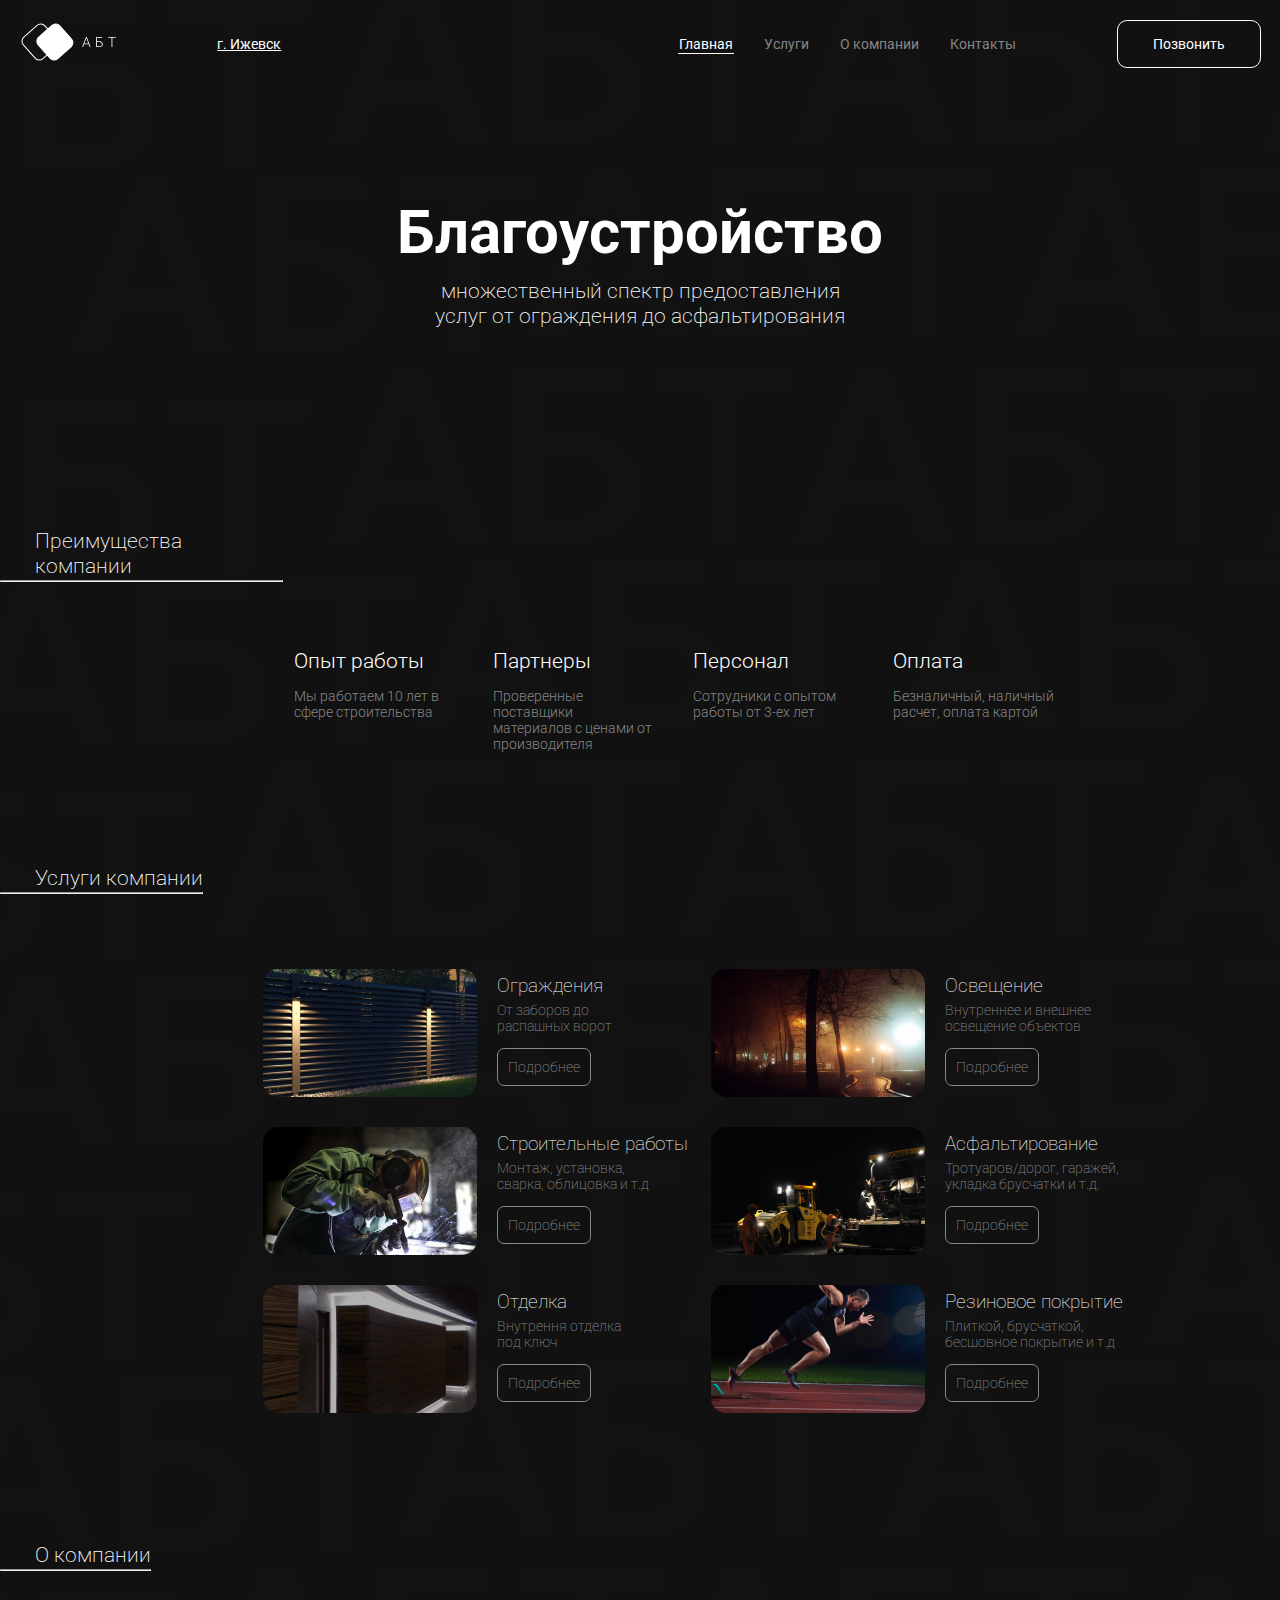
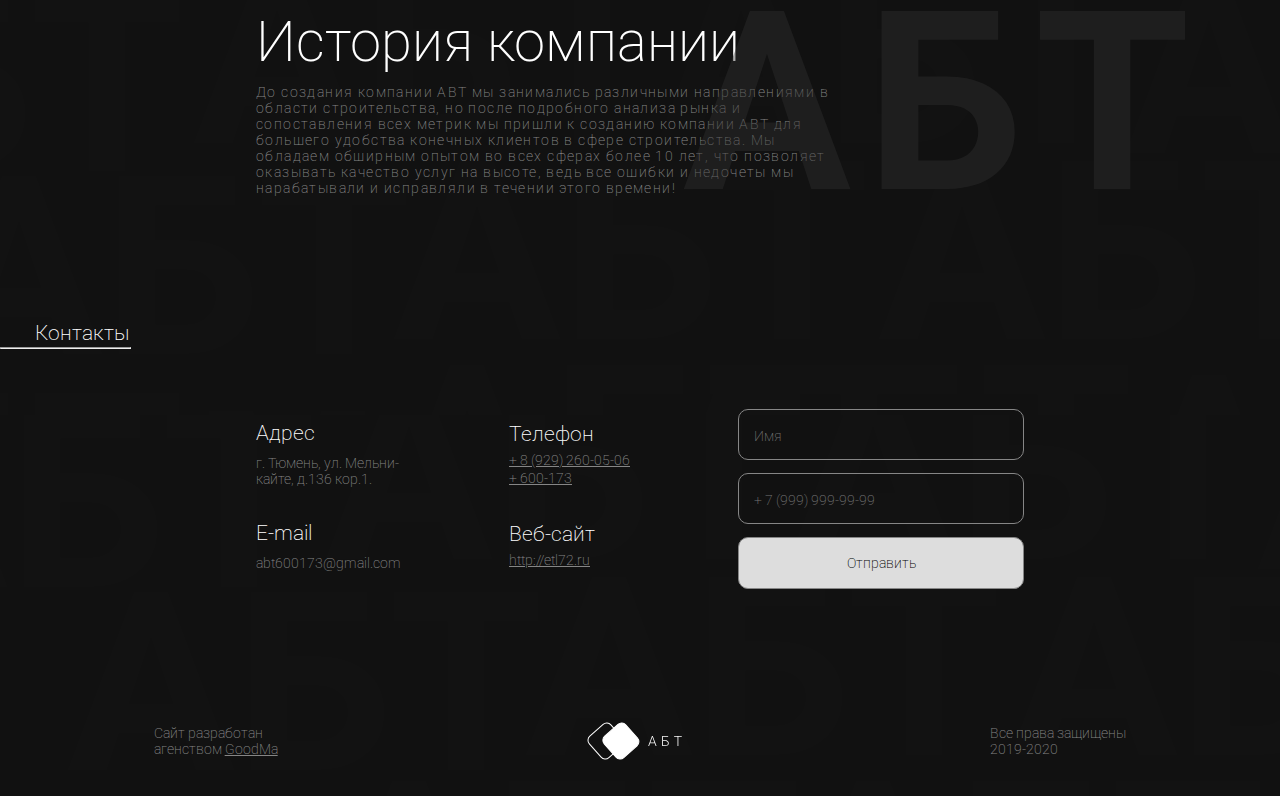
==== index.html @ b3b7ff58 "Add files via upload" ====
<!DOCTYPE html>
<html lang="en">
<head>
	<meta charset="UTF-8">
	<meta name="viewport" content="width-device-width, initial-scale=1.0">
	<meta http-equiv="X-UA-Copmatible" content="ie=edge">
	<title>АБТ</title>
	<link rel="stylesheet" href="css/normalize.css">
	<link rel="stylesheet" href="css/style.css">
	<link rel="shortcut icon" href="logo.png">

	<!-- fonts -->
	<link href="https://fonts.googleapis.com/css2?family=Roboto:wght@300;400;500;700&display=swap" rel="stylesheet">
</head>
<body>
	<header class="header">
			

			<!-- Кнопка для всплывающего меню -->
			<div class="menu-button"></div>
			<!-- всплывающее меню -->
			<div class="modal-menu">
				<div class="modal-menu-content">
					<img src="img/logo.svg" alt="" class="modal-menu-logo">
					<div class="modal-menu-content-links">
						<a href="#" class="active">Главная</a>
						<a href="#service">Услуги</a>
						<a href="#about">О компании</a>
						<a href="#contacts">Контакты</a>
					</div>
				</div>
			</div>
				

			<a href="index.html"><img src="img/logo.svg" alt="" class="logo"></a>
			<p class="sity">г. Ижевск</p>
			<div class="header-links">
				<a href="#" class="active">Главная</a>
				<a href="#service">Услуги</a>
				<a href="#about">О компании</a>
				<a href="#contacts">Контакты</a>
			</div>
			<button class="button header-button">
				Позвонить
			</button>
	</header>


	<main class="home-main">
		<h1 class="home-main-title">Благоустройство</h1>
		<p class="home-main-description">множественный спектр предоставления <br> услуг от ограждения до асфальтирования</p>
	</main>

<!-- 	<section class="test">
		<h1>Это какой-то текс</h1>
	</section> -->
	<section class="beneficts">
		<div class="beneficts-title-block">
			<h1 class="beneficts-title">
				Преимущества компании
			</h1>
			<hr>
		</div>
		<div class="beneficts-content">
			<div class="beneficts-card">
				<h2>Опыт работы</h2>
				<p>Мы работаем 10 лет в <br>сфере строительства</p>
			</div>
			<div class="beneficts-card">
				<h2>Партнеры</h2>
				<p>Проверенные поставщики <br>
				  материалов с ценами от <br>
				   производителя</p>
			</div>
			<div class="beneficts-card">
				<h2>Персонал</h2>
				<p>Сотрудники с опытом <br>работы от 3-ех лет</p>
			</div>
			<div class="beneficts-card">
				<h2>Оплата</h2>
				<p>Безналичный, наличный <br>расчет, оплата картой</p>
			</div>
		</div>
	</section>


	<section class="service" id="service">
		<div class="service-title-block">
			<h1 class="service-title">
				Услуги компании
			</h1>
			<hr>
		</div>
		<div class="service-content">
			<div class="service-card">
				<div class="card-image">
					<img src="img/ограждения.png" alt="">
				</div>
				<div class="card-info">
					<h2>Ограждения</h2>
					<p>От заборов до <br> распашных ворот</p>
					<a href="ograzhdeniya.html" type="submit">Подробнее</a>
				</div>
			</div>
			<div class="service-card">
				<div class="card-image"><img src="img/освещение.png" alt=""></div>
				<div class="card-info">
					<h2>Освещение</h2>
					<p>Внутреннее и внешнее <br> освещение объектов</p>
					<a href="освещение.html" type="submit">Подробнее</a>
				</div>
			</div>
			<div class="service-card">
				<div class="card-image"><img src="img/строительныеработы.png" alt=""></div>
				<div class="card-info">
					<h2>Строительные работы</h2>
					<p>Монтаж, установка, <br> сварка, облицовка и т.д</p>
					<a href="строительные работы.html" type="submit">Подробнее</a>
				</div>
			</div>
			<div class="service-card">
				<div class="card-image"><img src="img/асфальтирование.png" alt=""></div>
				<div class="card-info">
					<h2>Асфальтирование</h2>
					<p>Тротуаров/дорог, гаражей, укладка брусчатки и т.д.</p>
					<a href="асфальтирование.html" type="submit">Подробнее</a>
				</div>
			</div>
			<div class="service-card">
				<div class="card-image"><img src="img/отделка.png" alt=""></div>
				<div class="card-info">
					<h2>Отделка</h2>
					<p>Внутрення отделка <br> под ключ</p>
					<a href="отделка.html" type="submit">Подробнее</a>
				</div>
			</div>
			<div class="service-card">
				<div class="card-image"><img src="img/резиновое покрытие.png" alt=""></div>
				<div class="card-info">
					<h2>Резиновое покрытие</h2>
					<p>Плиткой, брусчаткой, бесшовное покрытие и т.д</p>
					<a href="резиновое покрытие.html" type="submit">Подробнее</a>
				</div>
			</div>
		</div>
	</section>
	



	<section class="about" id="about">
		<div class="about-title-block">
			<h1 class="about-title">
				О компании
			</h1>
			<hr>
		</div>
		<div class="about-content">
			<h1>История компании</h1>
			<p>
				До создания компании ABT мы занимались различными направлениями 
				в области строительства, но после подробного анализа рынка и сопоставления 
				всех метрик мы пришли к созданию компании АВТ 
				для большего удобства конечных клиентов в сфере строительства. 
				Мы обладаем обширным опытом во всех сферах более 10 лет, что позволяет
			    оказывать качество услуг на высоте, ведь все ошибки и недочеты мы нарабатывали 
			    и исправляли в течении этого времени!
			</p>
		</div>
		<p class="back">
			абт
		</p>
	</section>
	

	<section class="contacts" id="contacts">
		<div class="contacts-title-block">
			<h1 class="contacts-title">
				Контакты
			</h1>
			<hr>
		</div>
		<div class="contacts-content">
			<div class="contacts-left">
				<h1>Адрес</h1>
				<p>г. Тюмень, ул. Мельни- <br>кайте, д.136 кор.1.</p>
				<h1>E-mail</h1>
				<p>abt600173@gmail.com</p>
			</div>
			<div class="contacts-center">
				<h1>Телефон</h1>
				<a href="tel:+89292600506" class="nnn">+ 8 (929) 260-05-06</a>
				<a href="tel:+600173">+ 600-173</a>
				<h1>Веб-сайт</h1>
				<a href="http://etl72.ru">http://etl72.ru</a>
			</div>
			<div class="contacts-right">
				<form action="#">
					<input type="text" placeholder="Имя">
					<input id="phone" type="text" placeholder="+ 7 (999) 999-99-99">
					<button>Отправить</button>
				</form>
			</div>
		</div>
	</section>


	<footer class="footer">
		<p>Сайт разработан <br> агенством <a href="#">GoodMa</a></p>
		<img src="img/logo.svg" alt="" class="footer-logo">
		<p>Все права защищены <br> 2019-2020</p>
	</footer>


	<script src="js/jquery-3.4.1.js"></script>
	<script src="js/jquery.maskedinput.min.js"></script>
	<script>
		var menuButton = document.querySelector('.menu-button');
		var menu = document.querySelector('.modal-menu');
		menuButton.addEventListener('click', function () {
			menuButton.classList.toggle('menu-button_active')
			menu.classList.toggle('modal-menu-active');
		})
	</script>
	<script>
	 $(document).ready(function(){
	 	$("#phone"). mask ("+7 (999) 999-99-99");
	 });
	</script>
</body>
</html>
---- css/style.css ----
::-webkit-scrollbar {
  width: 12px;
  -webkit-box-shadow: inset 0  0 50px #777;
  box-shadow: inset 0  0 50px #777;
}
::-webkit-scrollbar-thumb {
  background: #333;
  border-radius: 3px;
}
::-webkit-scrollbar-thumb:hover {
  background: #444;
}
.modal-menu {
  display: none;
  z-index: 500;
}
.modal-menu-content {
  background-color: #191919;
  opacity: .99;
  position: absolute;
  right: 0;
  top: 0;
  height: 450px;
  width: 500px;
  display: -webkit-box;
  display: -ms-flexbox;
  display: flex;
  -webkit-box-orient: vertical;
  -webkit-box-direction: normal;
      -ms-flex-direction: column;
          flex-direction: column;
}
.modal-menu-content img {
  margin-top: 30px;
  margin-bottom: 20px;
}
.modal-menu-content-links {
  display: -webkit-box;
  display: -ms-flexbox;
  display: flex;
  -webkit-box-orient: vertical;
  -webkit-box-direction: normal;
      -ms-flex-direction: column;
          flex-direction: column;
  -webkit-box-pack: center;
      -ms-flex-pack: center;
          justify-content: center;
  -webkit-box-align: center;
      -ms-flex-align: center;
          align-items: center;
}
.modal-menu-content-links a {
  font-size: 14px;
  color: #868686 !important;
  padding-top: 25px;
  padding-bottom: 25px;
  text-align: center;
  color: #fff;
  text-decoration: none;
  width: 100%;
}
.modal-menu-content-links a:hover {
  background-color: rgba(255, 255, 255, 0.1);
}
.modal-menu-content-links .active {
  color: #fff !important;
}
body {
  background-color: #111;
  background: url(../img/background-home.png);
  background-repeat: repeat;
  background-position: top center;
  font-family: 'Roboto', sans-serif;
  color: #fff;
}
.header {
  display: -webkit-box;
  display: -ms-flexbox;
  display: flex;
  -webkit-box-pack: justify;
      -ms-flex-pack: justify;
          justify-content: space-between;
  -webkit-box-align: center;
      -ms-flex-align: center;
          align-items: center;
  padding-top: 20px;
  width: 97%;
  margin: auto;
  margin-bottom: 130px;
}
.header .logo {
  margin-right: 100px;
}
.header .sity {
  font-style: normal;
  font-weight: normal;
  font-size: 14px;
  line-height: 16px;
  text-decoration: underline;
}
.header-links {
  margin-left: auto;
}
.header-links a {
  text-decoration: none;
  font-style: normal;
  font-weight: normal;
  font-size: 14px;
  line-height: 16px;
  color: #868686;
  margin-left: 25px;
  padding-bottom: 1px;
  padding: 1px;
  -webkit-transition: 0.2s;
  transition: 0.2s;
}
.header-links a:hover {
  color: #fff;
}
.header-links .active {
  color: #fff;
  border-bottom: 1px solid #fff;
}
.header .button {
  margin-left: 100px;
  font-style: normal;
  font-weight: normal;
  font-size: 14px;
  line-height: 16px;
  background-color: transparent;
  padding: 15px 35px;
  border: 1px solid #fff;
  color: #fff;
  border-radius: 10px;
  cursor: pointer;
  outline: none;
  -webkit-transition: 0.9s;
  transition: 0.9s;
}
.header .button:hover {
  background-color: #FFFFFf;
  color: #868686;
}
.header .button:active {
  color: #000;
  font-weight: 200;
}
.home-main {
  text-align: center;
}
.home-main h1 {
  font-style: normal;
  font-weight: bold;
  font-size: 60px;
  line-height: 70px;
  text-align: center;
  margin-bottom: -10px;
}
.home-main p {
  font-style: normal;
  font-weight: 200;
  font-size: 21px;
  line-height: 25px;
  text-align: center;
  margin-bottom: 200px;
}
.beneficts-title {
  font-style: normal;
  font-weight: 200;
  font-size: 21px;
  line-height: 25px;
  text-align: left;
  margin-left: 35px;
  margin-bottom: -7px;
}
.beneficts-title-block {
  width: 283px;
}
.beneficts-content {
  width: 60%;
  padding-left: 75px;
  margin: auto;
  margin-top: 50px;
  margin-bottom: 100px;
  display: -webkit-box;
  display: -ms-flexbox;
  display: flex;
  -webkit-box-pack: justify;
      -ms-flex-pack: justify;
          justify-content: space-between;
}
.beneficts-card {
  -ms-flex-preferred-size: 22%;
      flex-basis: 22%;
}
.beneficts-card h2 {
  font-style: normal;
  font-weight: 300;
  font-size: 21px;
  line-height: 25px;
  margin-bottom: 0px;
}
.beneficts-card p {
  font-style: normal;
  font-weight: 300;
  font-size: 14px;
  line-height: 16px;
  color: #868686;
}
.beneficts .fancing-title-block {
  width: 182px;
}
.service {
  margin-bottom: 100px;
}
.service-title {
  font-style: normal;
  font-weight: 200;
  font-size: 21px;
  line-height: 25px;
  text-align: left;
  margin-left: 35px;
  margin-bottom: -7px;
}
.service-title-block {
  width: 203px;
}
.service .ogr-title-block {
  width: 145px;
}
.service-content {
  width: 70%;
  margin-left: auto;
  margin-right: 10%;
  -ms-flex-pack: distribute;
      justify-content: space-around;
  display: -webkit-box;
  display: -ms-flexbox;
  display: flex;
  -ms-flex-wrap: wrap;
      flex-wrap: wrap;
  margin-top: 75px;
}
.service-card {
  display: -webkit-box;
  display: -ms-flexbox;
  display: flex;
  -webkit-box-align: center;
      -ms-flex-align: center;
          align-items: center;
  -ms-flex-preferred-size: 45%;
      flex-basis: 45%;
  margin-bottom: 30px;
}
.service .card-image {
  width: 214px;
  height: 128px;
  overflow: hidden;
  border-radius: 15px;
  margin-right: 20px;
}
.service .card-info {
  width: 200px;
}
.service .card-info h2 {
  font-style: normal;
  font-weight: 100;
  font-size: 19px;
  line-height: 25px;
  margin-bottom: -10px;
  margin-top: -7px;
}
.service .card-info p {
  font-style: normal;
  font-weight: 200;
  font-size: 14px;
  line-height: 16px;
  color: #868686;
}
.service .card-info a {
  font-style: normal;
  font-weight: 200;
  font-size: 14px;
  line-height: 16px;
  padding: 10px 10px;
  background-color: transparent;
  border: 1px solid #868686;
  color: #868686;
  border-radius: 7px;
  outline: none;
  cursor: pointer;
  -webkit-transition: 0.9s;
  transition: 0.9s;
  text-decoration: none;
}
.service .card-info a:hover {
  background-color: #fff;
  color: #000;
}
.service .card-info a:active {
  background-color: #dddddd;
  color: #555;
}
.service .fonari img {
  -webkit-transform: scale(0.5);
          transform: scale(0.5);
  margin-left: -220px;
  margin-top: -150px;
}
.service .svetilniki img {
  -webkit-transform: scale(0.09);
          transform: scale(0.09);
  margin-left: -1150px;
  margin-top: -890px;
}
.service .led-lenty img {
  -webkit-transform: scale(0.3);
          transform: scale(0.3);
  margin-left: -600px;
  margin-top: -300px;
}
.service .nochniki img {
  -webkit-transform: scale(0.2);
          transform: scale(0.2);
  margin-left: -530px;
  margin-top: -400px;
}
.about {
  margin-bottom: 125px;
}
.about-title {
  font-style: normal;
  font-weight: 200;
  font-size: 21px;
  line-height: 25px;
  text-align: left;
  margin-left: 35px;
  margin-bottom: -7px;
}
.about-title-block {
  width: 151px;
}
.about-content {
  margin-top: 50px;
  width: 60%;
  margin: auto;
}
.about-content h1 {
  font-style: normal;
  font-weight: 200;
  font-size: 56px;
  line-height: 66px;
  margin-bottom: -5px;
}
.about-content p {
  font-style: normal;
  font-weight: 200;
  font-size: 14px;
  line-height: 16px;
  letter-spacing: 0.1em;
  color: #868686;
  width: 75%;
}
.about .back {
  position: absolute;
  right: 75px;
  font-size: 250px;
  margin-top: -250px;
  font-weight: 700;
  color: rgba(50, 50, 50, 0.4);
  text-transform: uppercase;
  letter-spacing: 15px;
}
.examples {
  margin-bottom: 125px;
}
.examples-title {
  font-style: normal;
  font-weight: 200;
  font-size: 21px;
  line-height: 25px;
  text-align: left;
  margin-left: 35px;
  margin-bottom: -7px;
}
.examples-title-block {
  width: 188px;
}
.examples-content {
  margin-top: 50px;
  width: 55%;
  margin: auto;
}
.examples-content h1 {
  font-style: normal;
  font-weight: 200;
  font-size: 56px;
  line-height: 66px;
  margin-bottom: -5px;
}
.examples-content p {
  font-style: normal;
  font-weight: 200;
  font-size: 14px;
  line-height: 16px;
  letter-spacing: 0.1em;
  color: #868686;
  width: 75%;
}
.examples-slider {
  margin: auto;
  margin-top: 100px;
  width: 100%;
  height: 270px;
}
.examples-slider .examples-slide {
  margin-left: 50%;
  -webkit-transform: translateX(-50%);
          transform: translateX(-50%);
  background-color: #777;
  height: 250px;
  border-radius: 10px;
  overflow: hidden;
  text-align: center;
  max-width: 97%;
}
.slick-prev {
  margin-left: -20px;
  height: 48px;
  width: 29px;
  background: url(../img/left-arrow.png);
}
.slick-prev:hover {
  background: url(../img/left-arrow.png);
  margin-left: -23px;
}
.slick-prev:focus {
  background: url(../img/left-arrow.png);
  margin-left: -20px;
}
.slick-prev::before {
  display: none;
}
.slick-next {
  margin-right: -20px;
  height: 48px;
  width: 29px;
  background: url(../img/right-arrow.png);
}
.slick-next:hover {
  background: url(../img/right-arrow.png);
  margin-right: -23px;
}
.slick-next:focus {
  background: url(../img/right-arrow.png);
  margin-right: -20px;
}
.slick-next::before {
  display: none;
}
.slick-dots {
  bottom: -42px;
}
.slick-dots li.slick-active button:before {
  color: #999;
  opacity: 0.9;
  font-size: 16px;
}
.slick-dots li button:before {
  color: #555;
  font-size: 14px;
}
.contacts {
  margin-bottom: 120px;
}
.contacts-title {
  font-style: normal;
  font-weight: 200;
  font-size: 21px;
  line-height: 25px;
  text-align: left;
  margin-left: 35px;
  margin-bottom: -7px;
}
.contacts-title-block {
  width: 131px;
}
.contacts-content {
  padding-top: 50px;
  width: 60%;
  margin: auto;
  display: -webkit-box;
  display: -ms-flexbox;
  display: flex;
  -webkit-box-pack: justify;
      -ms-flex-pack: justify;
          justify-content: space-between;
  -webkit-box-align: center;
      -ms-flex-align: center;
          align-items: center;
  -ms-flex-wrap: wrap;
      flex-wrap: wrap;
}
.contacts-content h1 {
  font-style: normal;
  font-weight: 200;
  font-size: 21px;
  line-height: 25px;
  margin-bottom: 5px;
}
.contacts-content p {
  font-style: normal;
  font-weight: 200;
  font-size: 14px;
  line-height: 16px;
  color: #868686;
  margin-bottom: 20px;
}
.contacts-content a {
  font-style: normal;
  font-weight: 200;
  font-size: 14px;
  line-height: 16px;
  color: #868686;
}
.contacts-left {
  -webkit-box-orient: vertical;
  -webkit-box-direction: normal;
      -ms-flex-direction: column;
          flex-direction: column;
  display: -webkit-box;
  display: -ms-flexbox;
  display: flex;
}
.contacts-left h1 {
  margin-bottom: -5px;
}
.contacts-center {
  display: -webkit-box;
  display: -ms-flexbox;
  display: flex;
  -webkit-box-orient: vertical;
  -webkit-box-direction: normal;
      -ms-flex-direction: column;
          flex-direction: column;
}
.contacts-center a {
  margin-bottom: 22px;
}
.contacts-center .nnn {
  margin-bottom: 2px;
}
.contacts-right form {
  display: -webkit-box;
  display: -ms-flexbox;
  display: flex;
  -webkit-box-orient: vertical;
  -webkit-box-direction: normal;
      -ms-flex-direction: column;
          flex-direction: column;
}
.contacts-right form input {
  padding: 13px 15px 13px 15px;
  font-size: 20px;
  margin-bottom: 13px;
  background-color: transparent;
  border: 1px solid #868686;
  border-radius: 10px;
  outline: none;
  color: #868686;
}
.contacts-right form input::-webkit-input-placeholder {
  font-style: normal;
  font-weight: 200;
  font-size: 14px;
  line-height: 16px;
}
.contacts-right form input:-ms-input-placeholder {
  font-style: normal;
  font-weight: 200;
  font-size: 14px;
  line-height: 16px;
}
.contacts-right form input::-ms-input-placeholder {
  font-style: normal;
  font-weight: 200;
  font-size: 14px;
  line-height: 16px;
}
.contacts-right form input::placeholder {
  font-style: normal;
  font-weight: 200;
  font-size: 14px;
  line-height: 16px;
}
.contacts-right form input:focus {
  font-size: 18px;
  font-weight: 200;
  padding: 15px 15px 14px 15px;
}
.contacts-right form button {
  padding: 17px;
  border-radius: 10px;
  border: 1px solid #868686;
  font-style: normal;
  font-weight: 200;
  font-size: 14px;
  line-height: 16px;
  text-align: center;
  background: #DDDDDD;
  color: #000000;
  outline: none;
  cursor: pointer;
  -webkit-transition: 0.9s;
  transition: 0.9s;
}
.contacts-right form button:hover {
  background-color: #fff;
  color: #000;
}
.contacts-right form button:active {
  background-color: #dddddd;
  color: #555;
}
.footer {
  display: -webkit-box;
  display: -ms-flexbox;
  display: flex;
  -ms-flex-pack: distribute;
      justify-content: space-around;
  padding-bottom: 25px;
}
.footer p,
.footer a {
  font-family: Roboto;
  font-style: normal;
  font-weight: 200;
  font-size: 14px;
  line-height: 16px;
  color: #868686;
}
@media (max-width: 768px) {
  .menu-button {
    display: block;
    position: absolute;
    right: 35px;
    top: 40px;
    width: 50px;
    height: 3px;
    background-color: #fff;
    border: none;
    z-index: 1000;
  }
  .menu-button:before {
    content: '';
    display: block;
    position: absolute;
    top: 0;
    right: 0;
    width: 65px;
    height: 3px;
    background-color: #fff;
    margin-top: -10px;
    -webkit-transition: -webkit-transform 0.2s;
    transition: -webkit-transform 0.2s;
    transition: transform 0.2s;
    transition: transform 0.2s, -webkit-transform 0.2s;
  }
  .menu-button:after {
    content: '';
    display: block;
    position: absolute;
    top: 0;
    right: 0;
    width: 35px;
    height: 3px;
    background-color: #fff;
    margin-top: 10px;
    -webkit-transition: -webkit-transform 0.2s;
    transition: -webkit-transform 0.2s;
    transition: transform 0.2s;
    transition: transform 0.2s, -webkit-transform 0.2s;
  }
  .menu-button_active {
    height: 0;
  }
  .menu-button_active:before {
    -webkit-transform: rotate(45deg);
            transform: rotate(45deg);
    margin-top: 0;
    width: 25px;
    height: 5px;
    -webkit-box-shadow: 0 0 5px #000;
            box-shadow: 0 0 5px #000;
  }
  .menu-button_active:after {
    -webkit-transform: rotate(-45deg);
            transform: rotate(-45deg);
    margin-top: 0;
    width: 25px;
    height: 5px;
    -webkit-box-shadow: 0 0 3px #000;
            box-shadow: 0 0 3px #000;
    -webkit-transition: 0.5s;
    transition: 0.5s;
  }
  .header-links {
    display: none;
  }
  .modal-menu-active {
    display: block;
    position: absolute;
    right: 0;
    top: 0;
  }
  .sity {
    left: 0;
  }
  .header {
    display: -webkit-box;
    display: -ms-flexbox;
    display: flex;
    -ms-flex-pack: distribute;
        justify-content: space-around;
  }
  .header .logo {
    margin-right: 5px;
  }
  .header .button {
    margin-left: 10px;
    margin-right: 125px;
  }
  .beneficts-content {
    -ms-flex-wrap: wrap;
        flex-wrap: wrap;
    width: 80%;
  }
  .beneficts-card {
    -ms-flex-preferred-size: 45%;
        flex-basis: 45%;
  }
  .service-card {
    margin-bottom: 50px;
  }
  .about-content {
    margin-top: 50px;
    width: 80%;
    margin: auto;
  }
  .about-content h1 {
    font-size: 46px;
  }
  .about-content p {
    width: 100%;
  }
  .about .back {
    display: none;
  }
  .contacts-content {
    width: 60%;
  }
  .contacts-right {
    width: 100%;
  }
  .footer {
    display: -webkit-box;
    display: -ms-flexbox;
    display: flex;
    -webkit-box-pack: justify;
        -ms-flex-pack: justify;
            justify-content: space-between;
    width: 97%;
    margin: auto;
  }
}
@media (max-width: 475px) {
  .modal-menu-content {
    width: 100vw;
  }
  .header {
    -webkit-box-pack: start;
        -ms-flex-pack: start;
            justify-content: flex-start;
    -webkit-box-align: start;
        -ms-flex-align: start;
            align-items: flex-start;
    -webkit-box-orient: vertical;
    -webkit-box-direction: normal;
        -ms-flex-direction: column;
            flex-direction: column;
    margin-left: 30px;
    margin-bottom: 75px;
  }
  .header .logo {
    margin-right: 100px;
    margin-bottom: 20px;
  }
  .header .sity {
    margin-left: 10px;
  }
  .header .button {
    display: none;
  }
  .home-main {
    margin: auto;
  }
  .home-main h1 {
    font-size: 32px;
    text-align: center;
    margin-bottom: -20px;
  }
  .home-main p {
    font-size: 14px;
    max-width: 97%;
  }
  .beneficts-content {
    max-width: 97%;
    padding-left: 0;
    margin-right: auto;
    -ms-flex-pack: distribute;
        justify-content: space-around;
  }
  .beneficts-card {
    -ms-flex-preferred-size: 45%;
        flex-basis: 45%;
  }
  .beneficts h2 {
    font-size: 18px;
  }
  .beneficts p {
    font-size: 12px;
  }
  .service-content {
    width: 95%;
    -ms-flex-pack: distribute;
        justify-content: space-around;
    display: -webkit-box;
    display: -ms-flexbox;
    display: flex;
    -ms-flex-wrap: wrap;
        flex-wrap: wrap;
    margin-top: 75px;
  }
  .service-card {
    display: -webkit-box;
    display: -ms-flexbox;
    display: flex;
    -webkit-box-orient: vertical;
    -webkit-box-direction: normal;
        -ms-flex-direction: column;
            flex-direction: column;
    -webkit-box-align: start;
        -ms-flex-align: start;
            align-items: flex-start;
    margin-bottom: 75px;
    margin-left: 10px;
  }
  .service .card-image {
    -webkit-transform: scale(1.3);
            transform: scale(1.3);
    margin-bottom: 45px;
  }
  .service .card-info {
    width: 100%;
    margin-left: -20px;
  }
  .service .card-info h2 {
    font-style: normal;
    font-weight: 100;
    font-size: 24px;
    line-height: 25px;
    margin-bottom: 10px;
    margin-top: -7px;
  }
  .service .card-info p {
    font-style: normal;
    font-weight: 200;
    font-size: 16px;
    line-height: 16px;
    color: #868686;
  }
  .service .card-info button {
    width: 115%;
    height: 55px;
    border-radius: 15px;
  }
  .about-content {
    width: 90%;
    margin: auto;
  }
  .about-content h1 {
    font-size: 32px;
  }
  .about-content p {
    font-size: 16px;
    width: 90%;
  }
  .contacts-content {
    padding-top: 50px;
    width: 90%;
    margin: auto;
  }
  .footer {
    display: -webkit-box;
    display: -ms-flexbox;
    display: flex;
    -webkit-box-pack: center;
        -ms-flex-pack: center;
            justify-content: center;
    -webkit-box-align: center;
        -ms-flex-align: center;
            align-items: center;
    -webkit-box-orient: vertical;
    -webkit-box-direction: normal;
        -ms-flex-direction: column;
            flex-direction: column;
    width: 100%;
  }
  .footer-logo {
    -webkit-box-ordinal-group: 4;
        -ms-flex-order: 3;
            order: 3;
    margin-top: 25px;
    padding-bottom: 10px;
  }
  .footer br {
    display: none;
  }
  .footer p,
  .footer a {
    text-align: center;
    font-family: Roboto;
    font-style: normal;
    font-weight: 200;
    font-size: 14px;
    line-height: 16px;
    color: #868686;
    margin-bottom: -5px;
  }
}
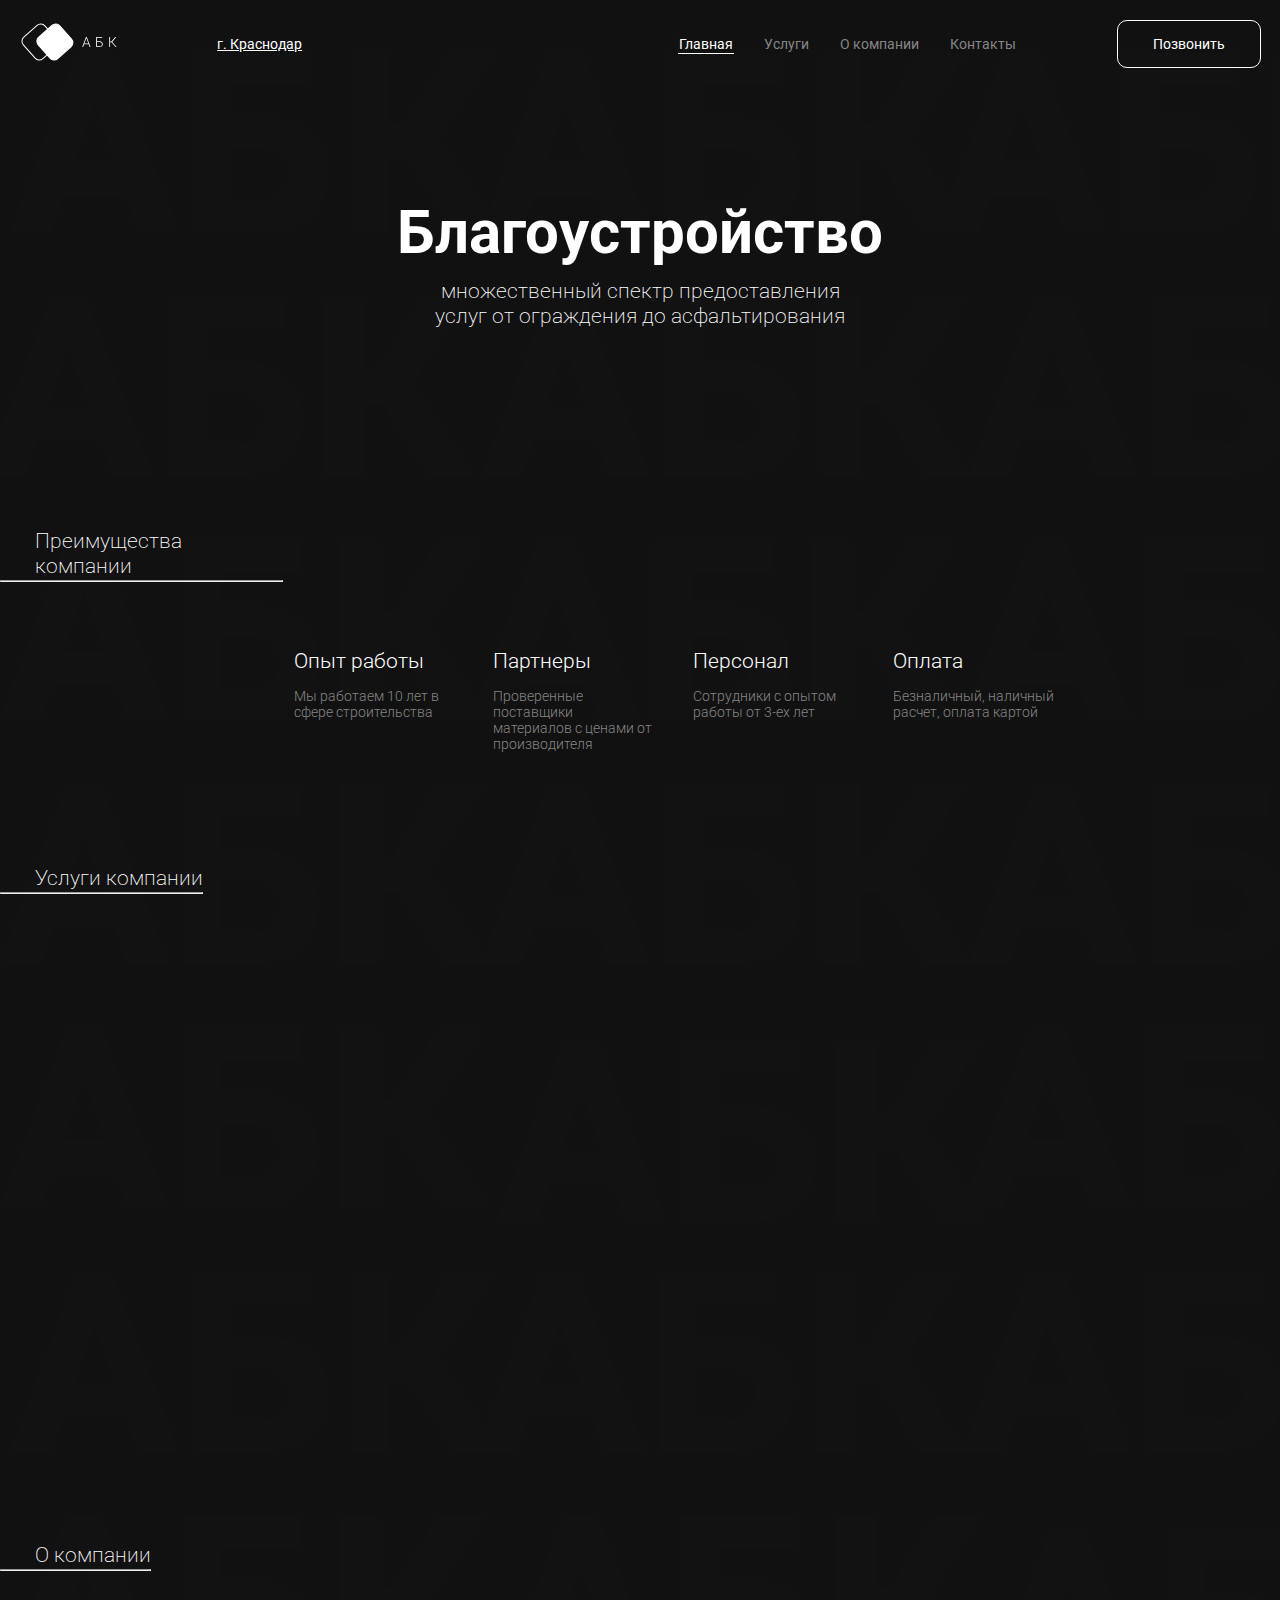
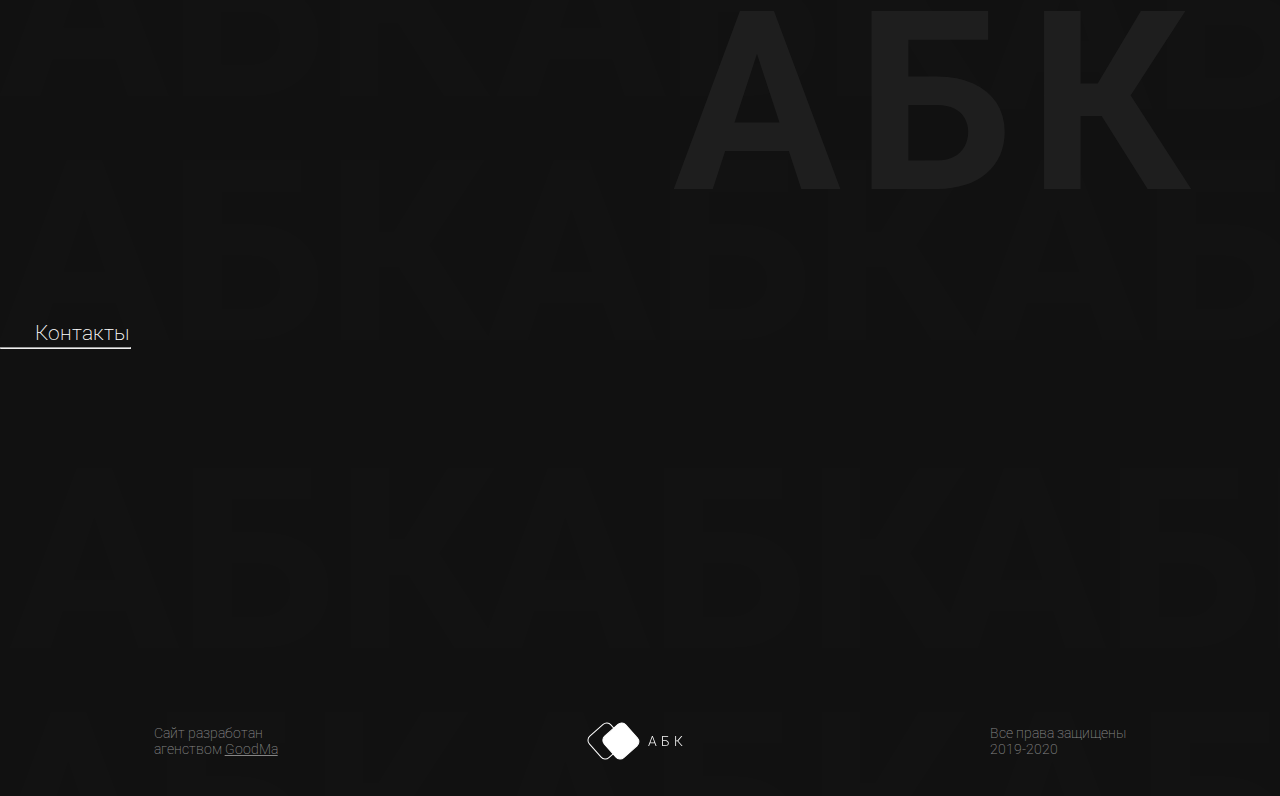
==== commit 46c5d413: "Add files via upload" ====
--- a/index.html
+++ b/index.html
@@ -4,16 +4,16 @@
 	<meta charset="UTF-8">
 	<meta name="viewport" content="width-device-width, initial-scale=1.0">
 	<meta http-equiv="X-UA-Copmatible" content="ie=edge">
-	<title>АБТ</title>
+	<title>АБК</title>
 	<link rel="stylesheet" href="css/normalize.css">
 	<link rel="stylesheet" href="css/style.css">
 	<link rel="shortcut icon" href="logo.png">
-
+	<link rel="stylesheet" href="css/animate.css">
 	<!-- fonts -->
 	<link href="https://fonts.googleapis.com/css2?family=Roboto:wght@300;400;500;700&display=swap" rel="stylesheet">
 </head>
 <body>
-	<header class="header">
+	<header class="header wow fadeInDownBig">
 			
 
 			<!-- Кнопка для всплывающего меню -->
@@ -21,32 +21,35 @@
 			<!-- всплывающее меню -->
 			<div class="modal-menu">
 				<div class="modal-menu-content">
-					<img src="img/logo.svg" alt="" class="modal-menu-logo">
+					<img src="img/logo2.svg" alt="" class="modal-menu-logo">
 					<div class="modal-menu-content-links">
 						<a href="#" class="active">Главная</a>
 						<a href="#service">Услуги</a>
 						<a href="#about">О компании</a>
 						<a href="#contacts">Контакты</a>
 					</div>
+					<a href="tel:89292600506" class="button header-button modal-button">
+						Позвонить
+					</a>
 				</div>
 			</div>
 				
 
-			<a href="index.html"><img src="img/logo.svg" alt="" class="logo"></a>
-			<p class="sity">г. Ижевск</p>
+			<a href="index.html"><img src="img/logo2.svg" alt="" class="logo wow delay-o.7s fadeInDown"></a>
+			<p class="sity">г. Краснодар</p>
 			<div class="header-links">
 				<a href="#" class="active">Главная</a>
 				<a href="#service">Услуги</a>
 				<a href="#about">О компании</a>
 				<a href="#contacts">Контакты</a>
 			</div>
-			<button class="button header-button">
+			<a href="tel:89292600506" class="button header-button">
 				Позвонить
-			</button>
+			</a>
 	</header>
 
 
-	<main class="home-main">
+	<main class="home-main wow zoomIn">
 		<h1 class="home-main-title">Благоустройство</h1>
 		<p class="home-main-description">множественный спектр предоставления <br> услуг от ограждения до асфальтирования</p>
 	</main>
@@ -56,12 +59,12 @@
 	</section> -->
 	<section class="beneficts">
 		<div class="beneficts-title-block">
-			<h1 class="beneficts-title">
+			<h1 class="beneficts-title wow lightSpeedIn">
 				Преимущества компании
 			</h1>
 			<hr>
 		</div>
-		<div class="beneficts-content">
+		<div class="beneficts-content wow delay-1s flipInX">
 			<div class="beneficts-card">
 				<h2>Опыт работы</h2>
 				<p>Мы работаем 10 лет в <br>сфере строительства</p>
@@ -91,7 +94,7 @@
 			</h1>
 			<hr>
 		</div>
-		<div class="service-content">
+		<div class="service-content  wow delay-1s zoomIn">
 			<div class="service-card">
 				<div class="card-image">
 					<img src="img/ограждения.png" alt="">
@@ -155,7 +158,7 @@
 			</h1>
 			<hr>
 		</div>
-		<div class="about-content">
+		<div class="about-content  wow delay-1s fadeInLeft">
 			<h1>История компании</h1>
 			<p>
 				До создания компании ABT мы занимались различными направлениями 
@@ -168,7 +171,7 @@
 			</p>
 		</div>
 		<p class="back">
-			абт
+			абк
 		</p>
 	</section>
 	
@@ -181,23 +184,23 @@
 			<hr>
 		</div>
 		<div class="contacts-content">
-			<div class="contacts-left">
+			<div class="contacts-left  wow delay-1s fadeInUp">
 				<h1>Адрес</h1>
 				<p>г. Тюмень, ул. Мельни- <br>кайте, д.136 кор.1.</p>
 				<h1>E-mail</h1>
 				<p>abt600173@gmail.com</p>
 			</div>
-			<div class="contacts-center">
+			<div class="contacts-center  wow delay-1s fadeInUp">
 				<h1>Телефон</h1>
 				<a href="tel:+89292600506" class="nnn">+ 8 (929) 260-05-06</a>
 				<a href="tel:+600173">+ 600-173</a>
 				<h1>Веб-сайт</h1>
 				<a href="http://etl72.ru">http://etl72.ru</a>
 			</div>
-			<div class="contacts-right">
-				<form action="#">
-					<input type="text" placeholder="Имя">
-					<input id="phone" type="text" placeholder="+ 7 (999) 999-99-99">
+			<div class="contacts-right  wow delay-1s fadeInUp">
+				<form action="mailer/smart.php" method="POST">
+					<input name="user_name" type="text" placeholder="Имя">
+					<input name="user_phone" id="phone" type="text" placeholder="+ 7 (999) 999-99-99">
 					<button>Отправить</button>
 				</form>
 			</div>
@@ -207,13 +210,17 @@
 
 	<footer class="footer">
 		<p>Сайт разработан <br> агенством <a href="#">GoodMa</a></p>
-		<img src="img/logo.svg" alt="" class="footer-logo">
+		<img src="img/logo2.svg" alt="" class="footer-logo">
 		<p>Все права защищены <br> 2019-2020</p>
 	</footer>
 
 
 	<script src="js/jquery-3.4.1.js"></script>
 	<script src="js/jquery.maskedinput.min.js"></script>
+	<script src="js/wow.js"></script>
+	<script>
+		new WOW().init();
+	</script>
 	<script>
 		var menuButton = document.querySelector('.menu-button');
 		var menu = document.querySelector('.modal-menu');
--- a/css/style.css
+++ b/css/style.css
@@ -1,11 +1,14 @@
 ::-webkit-scrollbar {
-  width: 12px;
+  width: 13px;
   -webkit-box-shadow: inset 0  0 50px #777;
   box-shadow: inset 0  0 50px #777;
 }
 ::-webkit-scrollbar-thumb {
-  background: #333;
+  background: -webkit-gradient(linear, left bottom, left top, from(#111111), color-stop(#222222), color-stop(#333333), color-stop(#444444), color-stop(#555555), color-stop(#444444), color-stop(#333333), color-stop(#222222), to(#111111));
+  background: linear-gradient(to top, #111111, #222222, #333333, #444444, #555555, #444444, #333333, #222222, #111111);
   border-radius: 3px;
+  border-left: 1px solid #777;
+  border-right: 1px solid #777;
 }
 ::-webkit-scrollbar-thumb:hover {
   background: #444;
@@ -57,7 +60,7 @@
   text-align: center;
   color: #fff;
   text-decoration: none;
-  width: 100%;
+  width: 100% !important;
 }
 .modal-menu-content-links a:hover {
   background-color: rgba(255, 255, 255, 0.1);
@@ -65,12 +68,21 @@
 .modal-menu-content-links .active {
   color: #fff !important;
 }
+.modal-menu-content .modal-button {
+  display: none;
+  text-align: center;
+  margin-top: 20px;
+  width: 100px;
+  margin-left: 50% !important;
+  -webkit-transform: translateX(-50%);
+          transform: translateX(-50%);
+}
 body {
-  background-color: #111;
-  background: url(../img/background-home.png);
+  background: url(../img/HPBG22.png);
   background-repeat: repeat;
-  background-position: top center;
+  background-position: top left;
   font-family: 'Roboto', sans-serif;
+  z-index: 100099;
   color: #fff;
 }
 .header {
@@ -122,6 +134,7 @@
   border-bottom: 1px solid #fff;
 }
 .header .button {
+  text-decoration: none;
   margin-left: 100px;
   font-style: normal;
   font-weight: normal;
@@ -144,6 +157,51 @@
 .header .button:active {
   color: #000;
   font-weight: 200;
+}
+.thanks-content {
+  text-align: center;
+  margin-top: 50px;
+}
+.thanks-content img {
+  -webkit-transform: scale(1.3);
+          transform: scale(1.3);
+}
+.thanks-content h2 {
+  font-weight: 500;
+  font-size: 30px;
+}
+.thanks-content p {
+  font-size: 26px;
+  font-weight: 400;
+  margin-bottom: 75px;
+}
+.thanks-content a {
+  font-size: 22px;
+  text-transform: uppercase;
+  text-decoration: none;
+  color: #fff;
+  border: 2px solid #fff;
+  padding: 15px 30px;
+  border-radius: 10px;
+  -webkit-transition: 0.3s;
+  transition: 0.3s;
+}
+.thanks-content a span {
+  font-size: 26px;
+  margin-right: 10px;
+}
+.thanks-content a:hover span {
+  margin-right: 4px;
+  margin-left: 7px;
+}
+.thanks-content a:hover {
+  font-weight: 600;
+  color: #121212;
+  background-color: #f9f9f9;
+}
+.thanks-content a:active span {
+  margin-left: 0;
+  margin-right: 10px;
 }
 .home-main {
   text-align: center;
@@ -344,6 +402,7 @@
   margin-top: 50px;
   width: 60%;
   margin: auto;
+  z-index: 99 !important;
 }
 .about-content h1 {
   font-style: normal;
@@ -370,6 +429,7 @@
   color: rgba(50, 50, 50, 0.4);
   text-transform: uppercase;
   letter-spacing: 15px;
+  z-index: -1 !important;
 }
 .examples {
   margin-bottom: 125px;
@@ -410,19 +470,26 @@
 .examples-slider {
   margin: auto;
   margin-top: 100px;
-  width: 100%;
-  height: 270px;
+  width: 85%;
+  height: 300px;
 }
 .examples-slider .examples-slide {
   margin-left: 50%;
   -webkit-transform: translateX(-50%);
           transform: translateX(-50%);
-  background-color: #777;
-  height: 250px;
+  background-color: transparent;
+  height: 300px;
   border-radius: 10px;
   overflow: hidden;
   text-align: center;
-  max-width: 97%;
+  width: auto;
+  max-width: 75%;
+}
+.examples-slider .examples-slide img {
+  margin: auto;
+  width: auto;
+  height: 100%;
+  border-radius: 15px;
 }
 .slick-prev {
   margin-left: -20px;
@@ -756,6 +823,27 @@
   .about .back {
     display: none;
   }
+  .examples-slider {
+    margin: auto;
+    margin-top: 100px;
+    width: 100%;
+    height: 275px;
+  }
+  .examples-slider .examples-slide {
+    margin-left: 50%;
+    -webkit-transform: translateX(-50%);
+            transform: translateX(-50%);
+    background-color: #777;
+    height: 275px;
+    border-radius: 10px;
+    overflow: hidden;
+    text-align: center;
+    max-width: 97%;
+  }
+  .examples-slider .examples-slide img {
+    width: 100%;
+    height: 100%;
+  }
   .contacts-content {
     width: 60%;
   }
@@ -774,6 +862,9 @@
   }
 }
 @media (max-width: 475px) {
+  .modal-menu-content .modal-button {
+    display: block !important;
+  }
   .modal-menu-content {
     width: 100vw;
   }
@@ -894,6 +985,27 @@
   .about-content p {
     font-size: 16px;
     width: 90%;
+  }
+  .examples-slider {
+    margin: auto;
+    margin-top: 100px;
+    width: 100%;
+    height: 190px;
+  }
+  .examples-slider .examples-slide {
+    margin-left: 50%;
+    -webkit-transform: translateX(-50%);
+            transform: translateX(-50%);
+    background-color: #777;
+    height: 190px;
+    border-radius: 10px;
+    overflow: hidden;
+    text-align: center;
+    max-width: 97%;
+  }
+  .examples-slider .examples-slide img {
+    width: 100%;
+    height: 100%;
   }
   .contacts-content {
     padding-top: 50px;
